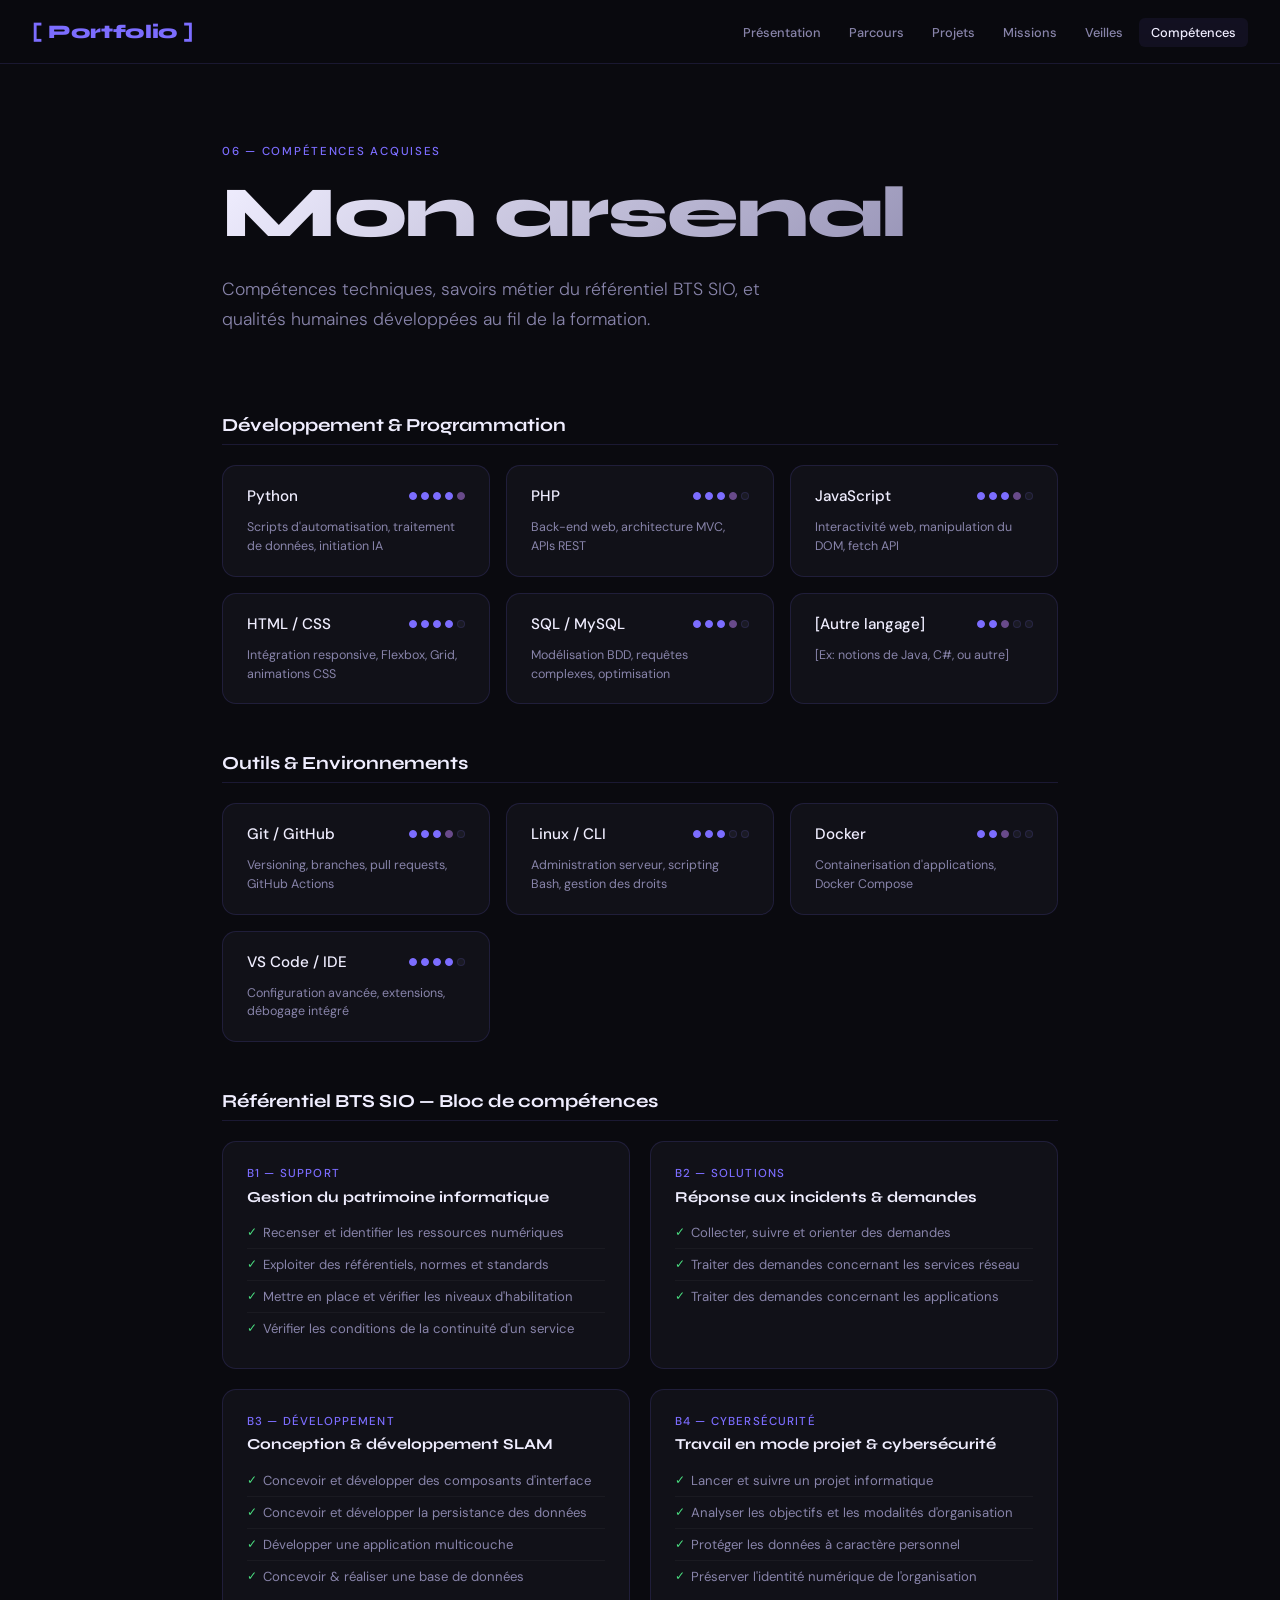
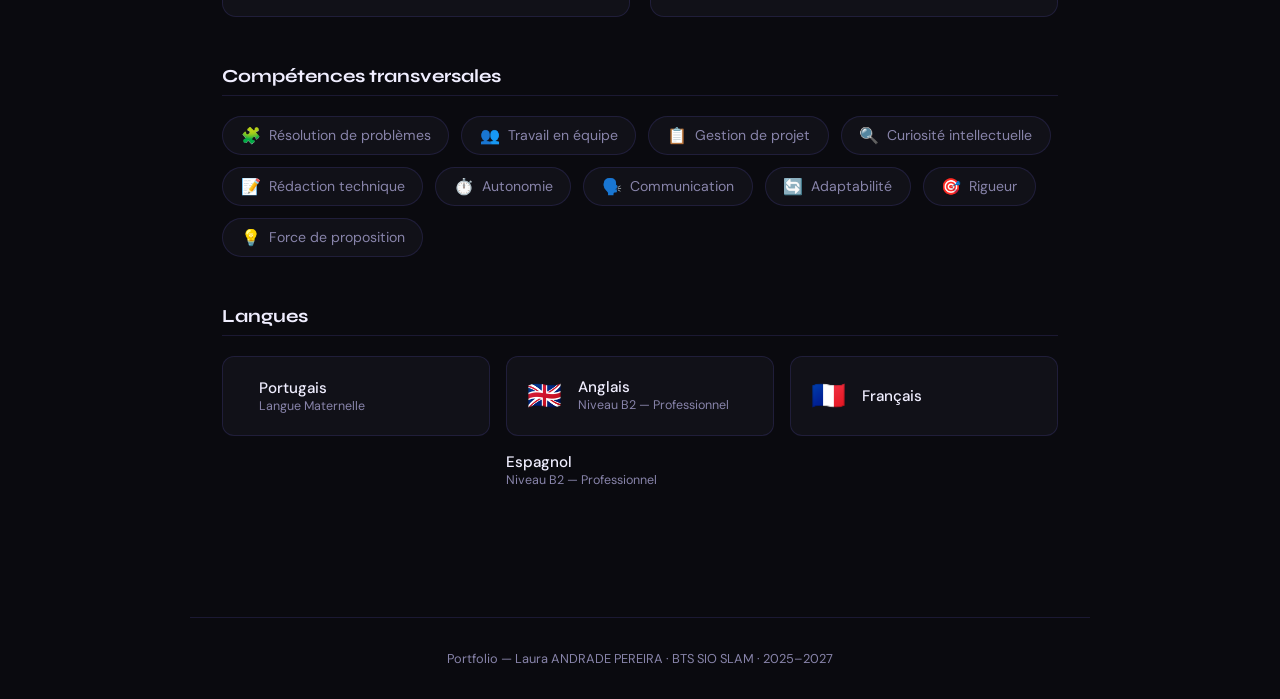
==== competences.html @ 7de05255 "Add files via upload" ====
<!DOCTYPE html>
<html lang="fr">
<head>
  <meta charset="UTF-8">
  <meta name="viewport" content="width=device-width, initial-scale=1.0">
  <title>Portfolio — Compétences</title>
  <link rel="stylesheet" href="style.css">
  <style>
    .competences-section { margin-bottom: 3rem; }

    .comp-category {
      font-family: 'Syne', sans-serif;
      font-size: 1.15rem;
      font-weight: 700;
      color: var(--text);
      margin-bottom: 1.25rem;
      padding-bottom: 0.5rem;
      border-bottom: 1px solid var(--border);
    }

    .skills-grid {
      display: grid;
      grid-template-columns: repeat(auto-fill, minmax(260px, 1fr));
      gap: 1rem;
      margin-bottom: 2.5rem;
    }

    .skill-card {
      background: var(--surface);
      border: 1px solid var(--border);
      border-radius: 14px;
      padding: 1.25rem 1.5rem;
      transition: border-color 0.3s;
    }
    .skill-card:hover { border-color: rgba(124,109,255,0.4); }

    .skill-card-top {
      display: flex;
      align-items: center;
      justify-content: space-between;
      margin-bottom: 0.75rem;
    }

    .skill-card-name {
      font-weight: 500;
      font-size: 0.95rem;
      color: var(--text);
    }

    .skill-dot-row {
      display: flex;
      gap: 4px;
    }

    .skill-dot {
      width: 8px;
      height: 8px;
      border-radius: 50%;
      background: var(--surface2);
      border: 1px solid var(--border);
    }
    .skill-dot.filled {
      background: var(--accent);
      border-color: var(--accent);
    }
    .skill-dot.half {
      background: var(--accent2);
      border-color: var(--accent2);
      opacity: 0.5;
    }

    .skill-card-note {
      font-size: 0.78rem;
      color: var(--muted);
      line-height: 1.5;
    }

    /* Bloc référentiel BTS */
    .bts-grid {
      display: grid;
      grid-template-columns: repeat(auto-fit, minmax(300px, 1fr));
      gap: 1.25rem;
      margin-bottom: 2.5rem;
    }

    .bts-card {
      background: var(--surface);
      border: 1px solid var(--border);
      border-radius: 14px;
      padding: 1.5rem;
    }

    .bts-code {
      font-family: 'DM Sans', monospace;
      font-size: 0.72rem;
      font-weight: 500;
      letter-spacing: 0.1em;
      color: var(--accent);
      text-transform: uppercase;
      margin-bottom: 0.4rem;
    }

    .bts-title {
      font-family: 'Syne', sans-serif;
      font-size: 0.95rem;
      font-weight: 700;
      color: var(--text);
      margin-bottom: 0.75rem;
    }

    .bts-items {
      list-style: none;
      padding: 0;
    }
    .bts-items li {
      font-size: 0.82rem;
      color: var(--muted);
      padding: 0.35rem 0;
      padding-left: 1rem;
      position: relative;
      border-bottom: 1px solid rgba(255,255,255,0.04);
      line-height: 1.5;
    }
    .bts-items li:last-child { border-bottom: none; }
    .bts-items li::before {
      content: '✓';
      position: absolute;
      left: 0;
      color: #4ade80;
      font-size: 0.75rem;
    }

    /* Soft skills */
    .soft-grid {
      display: flex;
      flex-wrap: wrap;
      gap: 0.75rem;
      margin-bottom: 2.5rem;
    }

    .soft-pill {
      display: flex;
      align-items: center;
      gap: 0.5rem;
      padding: 0.5rem 1.1rem;
      border: 1px solid var(--border);
      border-radius: 100px;
      font-size: 0.88rem;
      color: var(--muted);
      background: var(--surface);
      transition: all 0.2s;
    }
    .soft-pill:hover { color: var(--text); border-color: rgba(124,109,255,0.4); }
    .soft-pill span { font-size: 1rem; }

    /* Langues */
    .lang-grid {
      display: grid;
      grid-template-columns: repeat(auto-fit, minmax(200px, 1fr));
      gap: 1rem;
      margin-bottom: 2.5rem;
    }

    .lang-card {
      background: var(--surface);
      border: 1px solid var(--border);
      border-radius: 12px;
      padding: 1.25rem;
      display: flex;
      align-items: center;
      gap: 1rem;
    }
    .lang-flag { font-size: 1.75rem; }
    .lang-name { font-weight: 500; color: var(--text); font-size: 0.95rem; }
    .lang-level { font-size: 0.78rem; color: var(--muted); }
    .lang-cert { font-size: 0.72rem; color: var(--accent2); margin-top: 0.1rem; }
  </style>
</head>
<body>
  <script src="nav.js"></script>
  <main>
    <div class="page-hero animate">
      <span class="label">06 — Compétences acquises</span>
      <h1>Mon arsenal</h1>
      <p>Compétences techniques, savoirs métier du référentiel BTS SIO, et qualités humaines développées au fil de la formation.</p>
    </div>

    <div class="content">

      <!-- Techniques -->
      <div class="competences-section animate delay-1">
        <div class="comp-category">Développement & Programmation</div>
        <div class="skills-grid">
          <div class="skill-card">
            <div class="skill-card-top">
              <span class="skill-card-name">Python</span>
              <div class="skill-dot-row">
                <div class="skill-dot filled"></div>
                <div class="skill-dot filled"></div>
                <div class="skill-dot filled"></div>
                <div class="skill-dot filled"></div>
                <div class="skill-dot half"></div>
              </div>
            </div>
            <p class="skill-card-note">Scripts d'automatisation, traitement de données, initiation IA</p>
          </div>
          <div class="skill-card">
            <div class="skill-card-top">
              <span class="skill-card-name">PHP</span>
              <div class="skill-dot-row">
                <div class="skill-dot filled"></div>
                <div class="skill-dot filled"></div>
                <div class="skill-dot filled"></div>
                <div class="skill-dot half"></div>
                <div class="skill-dot"></div>
              </div>
            </div>
            <p class="skill-card-note">Back-end web, architecture MVC, APIs REST</p>
          </div>
          <div class="skill-card">
            <div class="skill-card-top">
              <span class="skill-card-name">JavaScript</span>
              <div class="skill-dot-row">
                <div class="skill-dot filled"></div>
                <div class="skill-dot filled"></div>
                <div class="skill-dot filled"></div>
                <div class="skill-dot half"></div>
                <div class="skill-dot"></div>
              </div>
            </div>
            <p class="skill-card-note">Interactivité web, manipulation du DOM, fetch API</p>
          </div>
          <div class="skill-card">
            <div class="skill-card-top">
              <span class="skill-card-name">HTML / CSS</span>
              <div class="skill-dot-row">
                <div class="skill-dot filled"></div>
                <div class="skill-dot filled"></div>
                <div class="skill-dot filled"></div>
                <div class="skill-dot filled"></div>
                <div class="skill-dot"></div>
              </div>
            </div>
            <p class="skill-card-note">Intégration responsive, Flexbox, Grid, animations CSS</p>
          </div>
          <div class="skill-card">
            <div class="skill-card-top">
              <span class="skill-card-name">SQL / MySQL</span>
              <div class="skill-dot-row">
                <div class="skill-dot filled"></div>
                <div class="skill-dot filled"></div>
                <div class="skill-dot filled"></div>
                <div class="skill-dot half"></div>
                <div class="skill-dot"></div>
              </div>
            </div>
            <p class="skill-card-note">Modélisation BDD, requêtes complexes, optimisation</p>
          </div>
          <div class="skill-card">
            <div class="skill-card-top">
              <span class="skill-card-name">[Autre langage]</span>
              <div class="skill-dot-row">
                <div class="skill-dot filled"></div>
                <div class="skill-dot filled"></div>
                <div class="skill-dot half"></div>
                <div class="skill-dot"></div>
                <div class="skill-dot"></div>
              </div>
            </div>
            <p class="skill-card-note">[Ex: notions de Java, C#, ou autre]</p>
          </div>
        </div>
      </div>

      <!-- Outils -->
      <div class="competences-section animate delay-2">
        <div class="comp-category">Outils & Environnements</div>
        <div class="skills-grid">
          <div class="skill-card">
            <div class="skill-card-top">
              <span class="skill-card-name">Git / GitHub</span>
              <div class="skill-dot-row">
                <div class="skill-dot filled"></div>
                <div class="skill-dot filled"></div>
                <div class="skill-dot filled"></div>
                <div class="skill-dot half"></div>
                <div class="skill-dot"></div>
              </div>
            </div>
            <p class="skill-card-note">Versioning, branches, pull requests, GitHub Actions</p>
          </div>
          <div class="skill-card">
            <div class="skill-card-top">
              <span class="skill-card-name">Linux / CLI</span>
              <div class="skill-dot-row">
                <div class="skill-dot filled"></div>
                <div class="skill-dot filled"></div>
                <div class="skill-dot filled"></div>
                <div class="skill-dot"></div>
                <div class="skill-dot"></div>
              </div>
            </div>
            <p class="skill-card-note">Administration serveur, scripting Bash, gestion des droits</p>
          </div>
          <div class="skill-card">
            <div class="skill-card-top">
              <span class="skill-card-name">Docker</span>
              <div class="skill-dot-row">
                <div class="skill-dot filled"></div>
                <div class="skill-dot filled"></div>
                <div class="skill-dot half"></div>
                <div class="skill-dot"></div>
                <div class="skill-dot"></div>
              </div>
            </div>
            <p class="skill-card-note">Containerisation d'applications, Docker Compose</p>
          </div>
          <div class="skill-card">
            <div class="skill-card-top">
              <span class="skill-card-name">VS Code / IDE</span>
              <div class="skill-dot-row">
                <div class="skill-dot filled"></div>
                <div class="skill-dot filled"></div>
                <div class="skill-dot filled"></div>
                <div class="skill-dot filled"></div>
                <div class="skill-dot"></div>
              </div>
            </div>
            <p class="skill-card-note">Configuration avancée, extensions, débogage intégré</p>
          </div>
        </div>
      </div>

      <!-- Référentiel BTS -->
      <div class="competences-section animate delay-2">
        <div class="comp-category">Référentiel BTS SIO — Bloc de compétences</div>
        <div class="bts-grid">
          <div class="bts-card">
            <div class="bts-code">B1 — Support</div>
            <div class="bts-title">Gestion du patrimoine informatique</div>
            <ul class="bts-items">
              <li>Recenser et identifier les ressources numériques</li>
              <li>Exploiter des référentiels, normes et standards</li>
              <li>Mettre en place et vérifier les niveaux d'habilitation</li>
              <li>Vérifier les conditions de la continuité d'un service</li>
            </ul>
          </div>
          <div class="bts-card">
            <div class="bts-code">B2 — Solutions</div>
            <div class="bts-title">Réponse aux incidents & demandes</div>
            <ul class="bts-items">
              <li>Collecter, suivre et orienter des demandes</li>
              <li>Traiter des demandes concernant les services réseau</li>
              <li>Traiter des demandes concernant les applications</li>
            </ul>
          </div>
          <div class="bts-card">
            <div class="bts-code">B3 — Développement</div>
            <div class="bts-title">Conception & développement SLAM</div>
            <ul class="bts-items">
              <li>Concevoir et développer des composants d'interface</li>
              <li>Concevoir et développer la persistance des données</li>
              <li>Développer une application multicouche</li>
              <li>Concevoir & réaliser une base de données</li>
            </ul>
          </div>
          <div class="bts-card">
            <div class="bts-code">B4 — Cybersécurité</div>
            <div class="bts-title">Travail en mode projet & cybersécurité</div>
            <ul class="bts-items">
              <li>Lancer et suivre un projet informatique</li>
              <li>Analyser les objectifs et les modalités d'organisation</li>
              <li>Protéger les données à caractère personnel</li>
              <li>Préserver l'identité numérique de l'organisation</li>
            </ul>
          </div>
        </div>
      </div>

      <!-- Soft skills -->
      <div class="competences-section animate delay-3">
        <div class="comp-category">Compétences transversales</div>
        <div class="soft-grid">
          <div class="soft-pill"><span>🧩</span> Résolution de problèmes</div>
          <div class="soft-pill"><span>👥</span> Travail en équipe</div>
          <div class="soft-pill"><span>📋</span> Gestion de projet</div>
          <div class="soft-pill"><span>🔍</span> Curiosité intellectuelle</div>
          <div class="soft-pill"><span>📝</span> Rédaction technique</div>
          <div class="soft-pill"><span>⏱️</span> Autonomie</div>
          <div class="soft-pill"><span>🗣️</span> Communication</div>
          <div class="soft-pill"><span>🔄</span> Adaptabilité</div>
          <div class="soft-pill"><span>🎯</span> Rigueur</div>
          <div class="soft-pill"><span>💡</span> Force de proposition</div>
        </div>
      </div>

      <!-- Langues -->
      <div class="competences-section animate delay-3">
        <div class="comp-category">Langues</div>
        <div class="lang-grid">
          <div class="lang-card">
            <div class="lang-flag"></div>
            <div>
              <div class="lang-name">Portugais</div>
              <div class="lang-level">Langue Maternelle</div>
            </div>
          </div>
          <div class="lang-card">
            <div class="lang-flag">🇬🇧</div>
            <div>
              <div class="lang-name">Anglais</div>
              <div class="lang-level">Niveau B2 — Professionnel</div>
              <div class="lang-cert"></div>
            </div>
          </div>
          <div class="lang-card">
            <div class="lang-flag">🇫🇷</div>
            <div>
              <div class="lang-name">Français</div>
              <div class="lang-level"></div>
            </div>
            </div>
            <div class="lang-flag"></div>
            <div>
              <div class="lang-name">Espagnol</div>
              <div class="lang-level">Niveau B2 — Professionnel</div>
              <div class="lang-cert"></div>
            </div>
          </div>
        </div>
      </div>

    </div>

    <footer>
        Portfolio — Laura ANDRADE PEREIRA · BTS SIO SLAM · 2025–2027
    </footer>
  </main>
</body>
</html>
---- style.css ----
@import url('https://fonts.googleapis.com/css2?family=Syne:wght@400;700;800&family=DM+Sans:ital,wght@0,300;0,400;0,500;1,300&display=swap');

:root {
  --bg: #0a0a0f;
  --surface: #111118;
  --surface2: #1a1a24;
  --accent: #7c6dff;
  --accent2: #c084fc;
  --text: #f0eeff;
  --muted: #8884aa;
  --border: rgba(124, 109, 255, 0.15);
  --glow: rgba(124, 109, 255, 0.08);
}

* { margin: 0; padding: 0; box-sizing: border-box; }

body {
  font-family: 'DM Sans', sans-serif;
  background: var(--bg);
  color: var(--text);
  min-height: 100vh;
  overflow-x: hidden;
}

/* NAV */
nav {
  position: fixed;
  top: 0; left: 0; right: 0;
  z-index: 100;
  background: rgba(10, 10, 15, 0.85);
  backdrop-filter: blur(20px);
  border-bottom: 1px solid var(--border);
  padding: 0 2rem;
  height: 64px;
  display: flex;
  align-items: center;
  justify-content: space-between;
}

.nav-logo {
  font-family: 'Syne', sans-serif;
  font-weight: 800;
  font-size: 1.2rem;
  color: var(--accent);
  text-decoration: none;
  letter-spacing: -0.02em;
}

.nav-links {
  display: flex;
  gap: 0.25rem;
  list-style: none;
  flex-wrap: wrap;
}

.nav-links a {
  font-size: 0.8rem;
  font-weight: 500;
  color: var(--muted);
  text-decoration: none;
  padding: 0.4rem 0.75rem;
  border-radius: 6px;
  transition: all 0.2s;
  white-space: nowrap;
}

.nav-links a:hover,
.nav-links a.active {
  color: var(--text);
  background: var(--glow);
}

/* PAGE CONTENT */
main {
  padding-top: 64px;
  min-height: 100vh;
}

/* HERO/SECTION HEADER */
.page-hero {
  padding: 5rem 2rem 3rem;
  max-width: 900px;
  margin: 0 auto;
}

.label {
  font-size: 0.72rem;
  font-weight: 500;
  letter-spacing: 0.15em;
  text-transform: uppercase;
  color: var(--accent);
  margin-bottom: 1rem;
  display: block;
}

.page-hero h1 {
  font-family: 'Syne', sans-serif;
  font-size: clamp(2.5rem, 6vw, 4.5rem);
  font-weight: 800;
  line-height: 1.05;
  letter-spacing: -0.03em;
  background: linear-gradient(135deg, var(--text), var(--muted));
  -webkit-background-clip: text;
  -webkit-text-fill-color: transparent;
  background-clip: text;
  margin-bottom: 1.5rem;
}

.page-hero p {
  font-size: 1.1rem;
  color: var(--muted);
  line-height: 1.7;
  max-width: 600px;
  font-weight: 300;
}

/* CONTENT SECTION */
.content {
  max-width: 900px;
  margin: 0 auto;
  padding: 2rem;
}

/* CARD */
.card {
  background: var(--surface);
  border: 1px solid var(--border);
  border-radius: 16px;
  padding: 2rem;
  margin-bottom: 1.5rem;
  transition: border-color 0.3s;
}

.card:hover { border-color: rgba(124, 109, 255, 0.35); }

.card h2 {
  font-family: 'Syne', sans-serif;
  font-size: 1.3rem;
  font-weight: 700;
  margin-bottom: 0.75rem;
  color: var(--text);
}

.card h3 {
  font-family: 'Syne', sans-serif;
  font-size: 1rem;
  font-weight: 700;
  color: var(--accent2);
  margin-bottom: 0.5rem;
}

.card p, .card li {
  font-size: 0.95rem;
  color: var(--muted);
  line-height: 1.7;
}

.card ul { padding-left: 1.2rem; }
.card ul li { margin-bottom: 0.4rem; }

/* TAG */
.tag {
  display: inline-block;
  font-size: 0.72rem;
  font-weight: 500;
  letter-spacing: 0.05em;
  padding: 0.3rem 0.75rem;
  border-radius: 100px;
  border: 1px solid var(--border);
  color: var(--accent2);
  background: rgba(124, 109, 255, 0.05);
  margin: 0.2rem 0.2rem 0.2rem 0;
}

/* TIMELINE */
.timeline { position: relative; }
.timeline::before {
  content: '';
  position: absolute;
  left: 0;
  top: 0; bottom: 0;
  width: 1px;
  background: var(--border);
}

.timeline-item {
  padding-left: 2rem;
  margin-bottom: 2.5rem;
  position: relative;
}

.timeline-item::before {
  content: '';
  position: absolute;
  left: -4px;
  top: 6px;
  width: 9px; height: 9px;
  border-radius: 50%;
  background: var(--accent);
  box-shadow: 0 0 0 3px rgba(124, 109, 255, 0.15);
}

.timeline-date {
  font-size: 0.75rem;
  font-weight: 500;
  color: var(--accent);
  letter-spacing: 0.08em;
  text-transform: uppercase;
  margin-bottom: 0.4rem;
}

.timeline-title {
  font-family: 'Syne', sans-serif;
  font-size: 1.1rem;
  font-weight: 700;
  color: var(--text);
  margin-bottom: 0.3rem;
}

.timeline-sub {
  font-size: 0.85rem;
  color: var(--accent2);
  margin-bottom: 0.6rem;
}

/* SKILL BAR */
.skill-item { margin-bottom: 1.25rem; }
.skill-header {
  display: flex;
  justify-content: space-between;
  font-size: 0.85rem;
  margin-bottom: 0.4rem;
}
.skill-name { color: var(--text); font-weight: 500; }
.skill-level { color: var(--accent); }
.skill-bar {
  height: 4px;
  background: var(--surface2);
  border-radius: 2px;
  overflow: hidden;
}
.skill-fill {
  height: 100%;
  background: linear-gradient(90deg, var(--accent), var(--accent2));
  border-radius: 2px;
}

/* GRID */
.grid-2 {
  display: grid;
  grid-template-columns: repeat(auto-fit, minmax(280px, 1fr));
  gap: 1.25rem;
  margin-bottom: 2rem;
}

/* PROJECT CARD */
.project-card {
  background: var(--surface);
  border: 1px solid var(--border);
  border-radius: 16px;
  padding: 1.75rem;
  transition: all 0.3s;
  cursor: pointer;
}
.project-card:hover {
  border-color: rgba(124, 109, 255, 0.4);
  transform: translateY(-2px);
}
.project-icon {
  width: 42px; height: 42px;
  border-radius: 10px;
  background: rgba(124, 109, 255, 0.1);
  display: flex; align-items: center; justify-content: center;
  font-size: 1.2rem;
  margin-bottom: 1rem;
}
.project-title {
  font-family: 'Syne', sans-serif;
  font-size: 1rem;
  font-weight: 700;
  color: var(--text);
  margin-bottom: 0.5rem;
}
.project-desc {
  font-size: 0.85rem;
  color: var(--muted);
  line-height: 1.6;
  margin-bottom: 1rem;
}

/* FOOTER */
footer {
  border-top: 1px solid var(--border);
  padding: 2rem;
  text-align: center;
  color: var(--muted);
  font-size: 0.8rem;
  max-width: 900px;
  margin: 3rem auto 0;
}

/* DIVIDER */
.divider {
  height: 1px;
  background: var(--border);
  margin: 2.5rem 0;
}

/* HIGHLIGHT */
.highlight {
  color: var(--accent2);
  font-weight: 500;
}

/* Animation */
@keyframes fadeUp {
  from { opacity: 0; transform: translateY(20px); }
  to { opacity: 1; transform: translateY(0); }
}
.animate { animation: fadeUp 0.6s ease both; }
.delay-1 { animation-delay: 0.1s; }
.delay-2 { animation-delay: 0.2s; }
.delay-3 { animation-delay: 0.3s; }
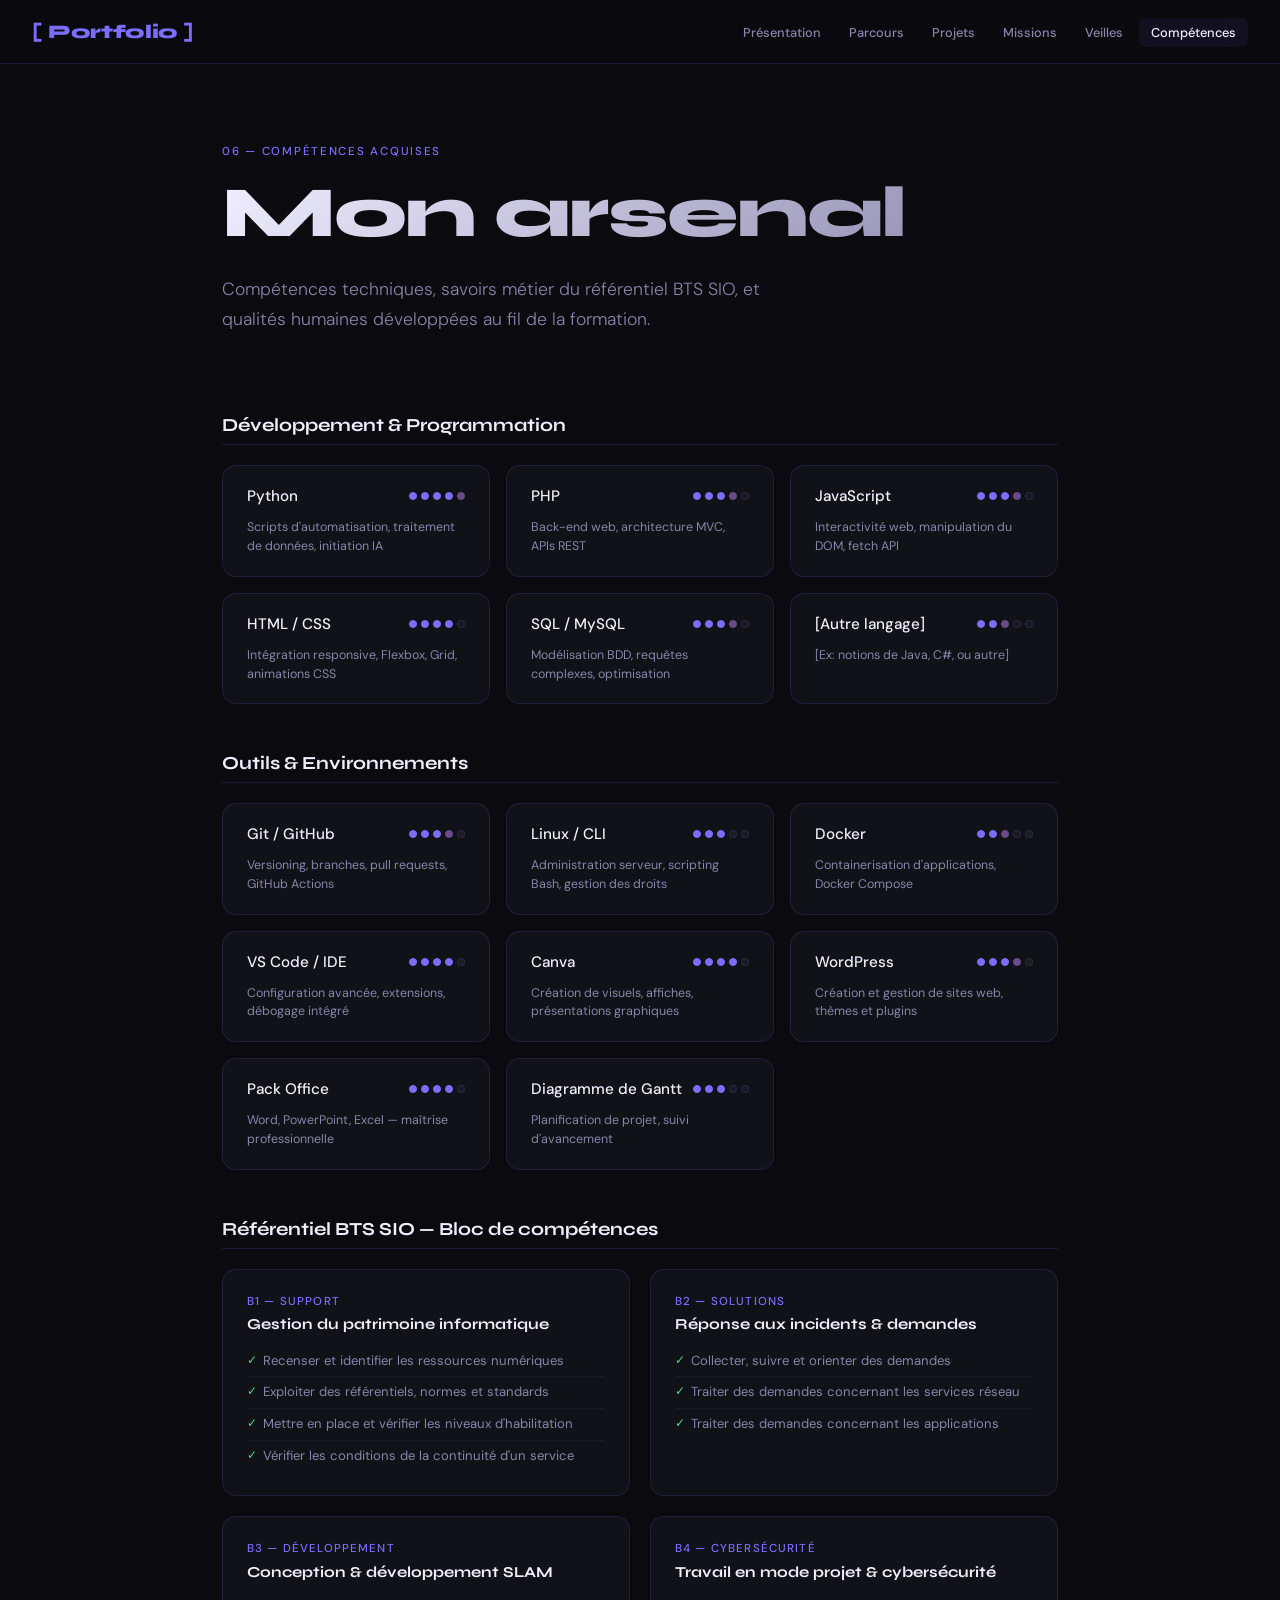
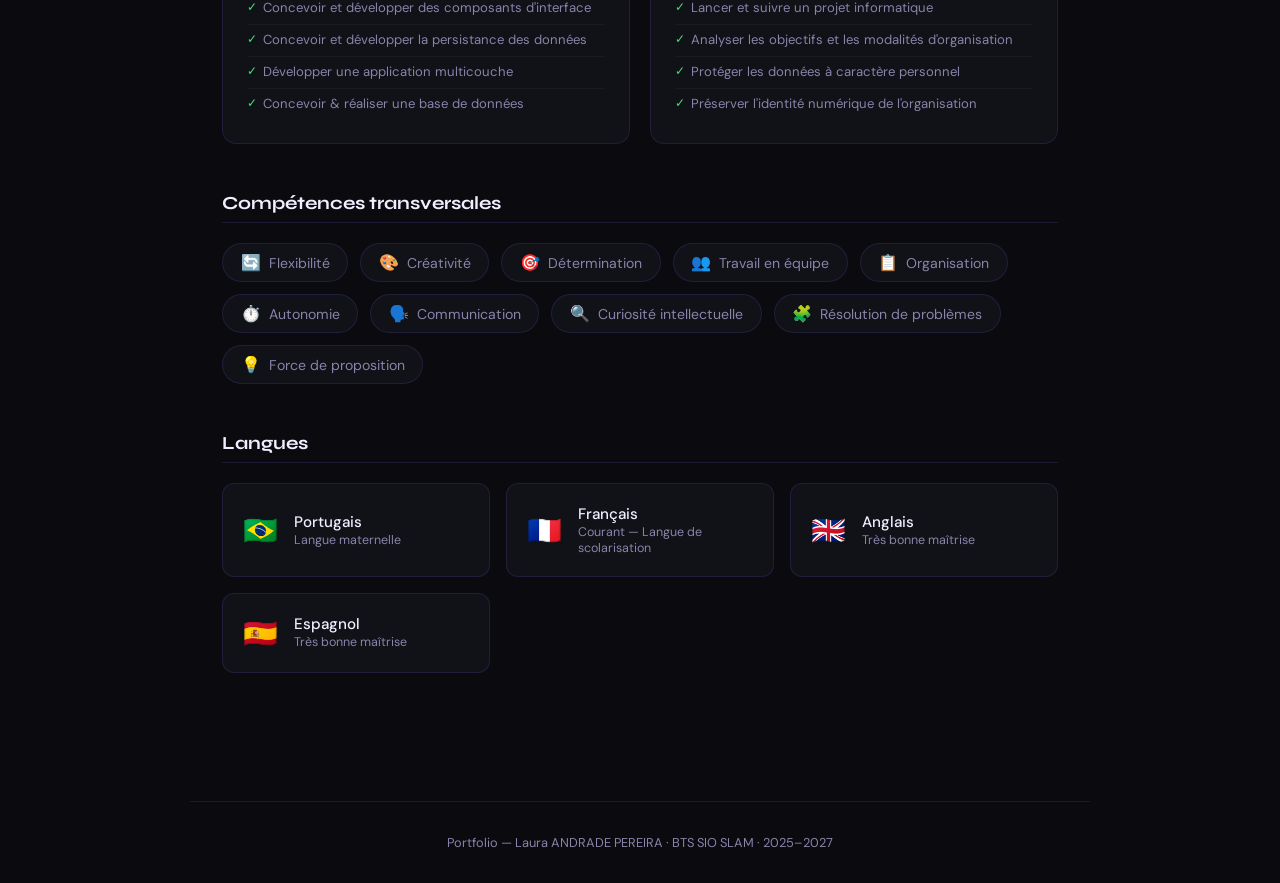
==== commit 0eb2fee4: "Update competences.html" ====
--- a/competences.html
+++ b/competences.html
@@ -328,6 +328,58 @@
             </div>
             <p class="skill-card-note">Configuration avancée, extensions, débogage intégré</p>
           </div>
+          <div class="skill-card">
+            <div class="skill-card-top">
+              <span class="skill-card-name">Canva</span>
+              <div class="skill-dot-row">
+                <div class="skill-dot filled"></div>
+                <div class="skill-dot filled"></div>
+                <div class="skill-dot filled"></div>
+                <div class="skill-dot filled"></div>
+                <div class="skill-dot"></div>
+              </div>
+            </div>
+            <p class="skill-card-note">Création de visuels, affiches, présentations graphiques</p>
+          </div>
+          <div class="skill-card">
+            <div class="skill-card-top">
+              <span class="skill-card-name">WordPress</span>
+              <div class="skill-dot-row">
+                <div class="skill-dot filled"></div>
+                <div class="skill-dot filled"></div>
+                <div class="skill-dot filled"></div>
+                <div class="skill-dot half"></div>
+                <div class="skill-dot"></div>
+              </div>
+            </div>
+            <p class="skill-card-note">Création et gestion de sites web, thèmes et plugins</p>
+          </div>
+          <div class="skill-card">
+            <div class="skill-card-top">
+              <span class="skill-card-name">Pack Office</span>
+              <div class="skill-dot-row">
+                <div class="skill-dot filled"></div>
+                <div class="skill-dot filled"></div>
+                <div class="skill-dot filled"></div>
+                <div class="skill-dot filled"></div>
+                <div class="skill-dot"></div>
+              </div>
+            </div>
+            <p class="skill-card-note">Word, PowerPoint, Excel — maîtrise professionnelle</p>
+          </div>
+          <div class="skill-card">
+            <div class="skill-card-top">
+              <span class="skill-card-name">Diagramme de Gantt</span>
+              <div class="skill-dot-row">
+                <div class="skill-dot filled"></div>
+                <div class="skill-dot filled"></div>
+                <div class="skill-dot filled"></div>
+                <div class="skill-dot"></div>
+                <div class="skill-dot"></div>
+              </div>
+            </div>
+            <p class="skill-card-note">Planification de projet, suivi d'avancement</p>
+          </div>
         </div>
       </div>
 
@@ -381,15 +433,15 @@
       <div class="competences-section animate delay-3">
         <div class="comp-category">Compétences transversales</div>
         <div class="soft-grid">
-          <div class="soft-pill"><span>🧩</span> Résolution de problèmes</div>
+          <div class="soft-pill"><span>🔄</span> Flexibilité</div>
+          <div class="soft-pill"><span>🎨</span> Créativité</div>
+          <div class="soft-pill"><span>🎯</span> Détermination</div>
           <div class="soft-pill"><span>👥</span> Travail en équipe</div>
-          <div class="soft-pill"><span>📋</span> Gestion de projet</div>
-          <div class="soft-pill"><span>🔍</span> Curiosité intellectuelle</div>
-          <div class="soft-pill"><span>📝</span> Rédaction technique</div>
+          <div class="soft-pill"><span>📋</span> Organisation</div>
           <div class="soft-pill"><span>⏱️</span> Autonomie</div>
           <div class="soft-pill"><span>🗣️</span> Communication</div>
-          <div class="soft-pill"><span>🔄</span> Adaptabilité</div>
-          <div class="soft-pill"><span>🎯</span> Rigueur</div>
+          <div class="soft-pill"><span>🔍</span> Curiosité intellectuelle</div>
+          <div class="soft-pill"><span>🧩</span> Résolution de problèmes</div>
           <div class="soft-pill"><span>💡</span> Force de proposition</div>
         </div>
       </div>
@@ -399,31 +451,32 @@
         <div class="comp-category">Langues</div>
         <div class="lang-grid">
           <div class="lang-card">
-            <div class="lang-flag"></div>
+            <div class="lang-flag">🇧🇷</div>
             <div>
               <div class="lang-name">Portugais</div>
-              <div class="lang-level">Langue Maternelle</div>
+              <div class="lang-level">Langue maternelle</div>
+            </div>
+          </div>
+          <div class="lang-card">
+            <div class="lang-flag">🇫🇷</div>
+            <div>
+              <div class="lang-name">Français</div>
+              <div class="lang-level">Courant — Langue de scolarisation</div>
             </div>
           </div>
           <div class="lang-card">
             <div class="lang-flag">🇬🇧</div>
             <div>
               <div class="lang-name">Anglais</div>
-              <div class="lang-level">Niveau B2 — Professionnel</div>
+              <div class="lang-level">Très bonne maîtrise</div>
               <div class="lang-cert"></div>
             </div>
           </div>
           <div class="lang-card">
-            <div class="lang-flag">🇫🇷</div>
-            <div>
-              <div class="lang-name">Français</div>
-              <div class="lang-level"></div>
-            </div>
-            </div>
-            <div class="lang-flag"></div>
+            <div class="lang-flag">🇪🇸</div>
             <div>
               <div class="lang-name">Espagnol</div>
-              <div class="lang-level">Niveau B2 — Professionnel</div>
+              <div class="lang-level">Très bonne maîtrise</div>
               <div class="lang-cert"></div>
             </div>
           </div>
@@ -437,4 +490,4 @@
     </footer>
   </main>
 </body>
-</html>+</html>
